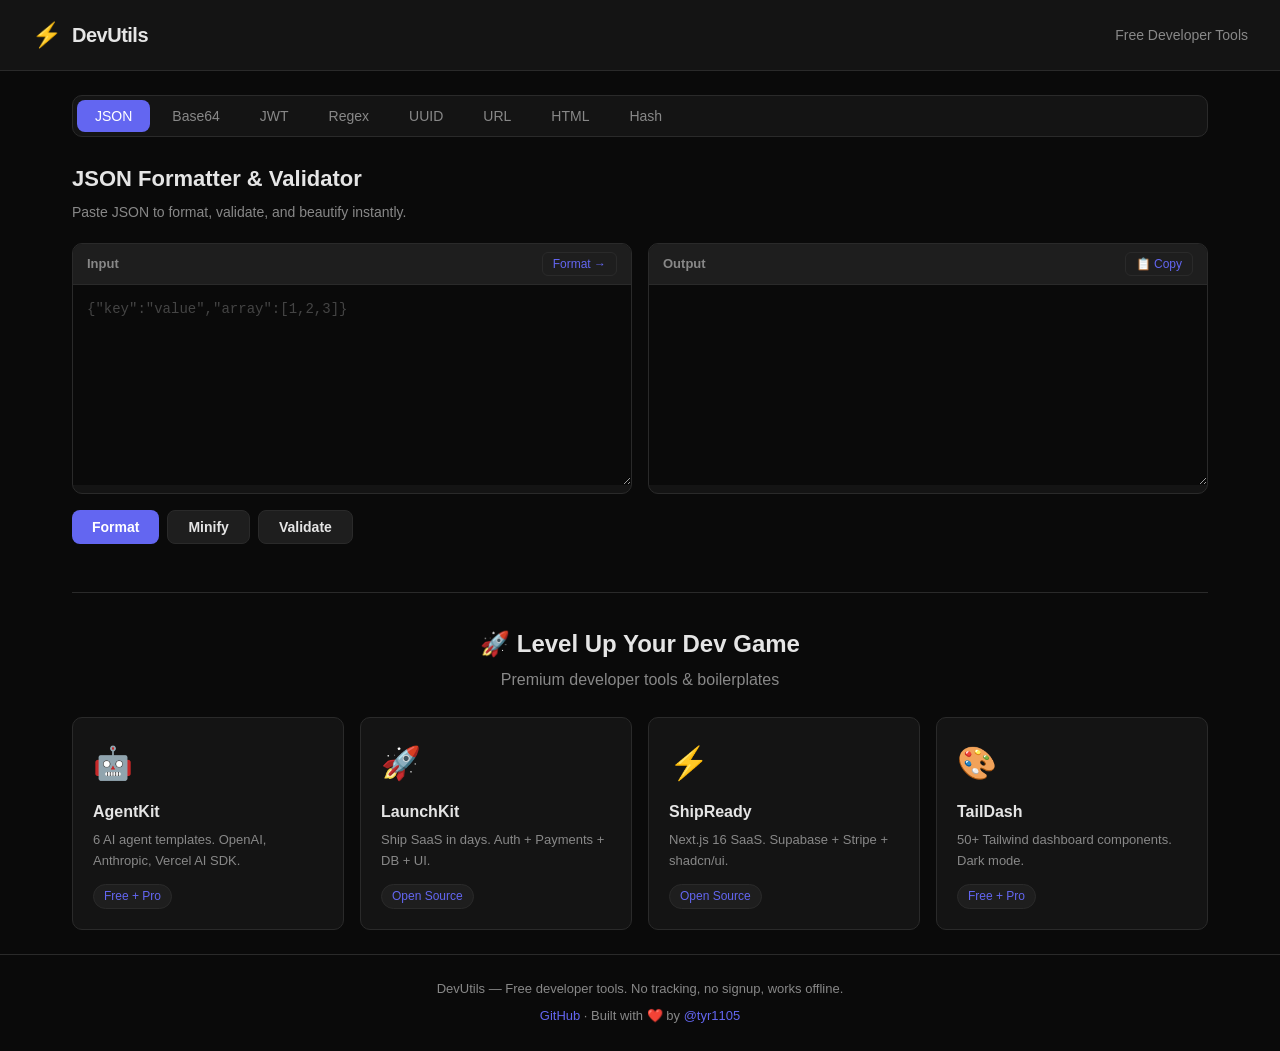
==== index.html @ e725a7a0 "Initial commit: DevUtils - 8 free online developer tools" ====
<!DOCTYPE html>
<html lang="en">
<head>
  <meta charset="UTF-8">
  <meta name="viewport" content="width=device-width, initial-scale=1.0">
  <title>DevUtils — Free Online Developer Tools | JSON, Base64, JWT, Regex &amp; More</title>
  <meta name="description" content="Free online developer tools. Format JSON, decode JWT, test regex, encode Base64, generate UUIDs and more. No signup, no tracking, works offline.">
  <meta name="keywords" content="JSON formatter, Base64 encoder, JWT decoder, regex tester, UUID generator, URL encoder, HTML entity encoder, hash generator, developer tools">
  <meta property="og:title" content="DevUtils — Free Online Developer Tools">
  <meta property="og:description" content="8 essential developer tools in one beautiful interface. Free, no signup, works offline.">
  <meta property="og:type" content="website">
  <link rel="icon" href="data:image/svg+xml,<svg xmlns='http://www.w3.org/2000/svg' viewBox='0 0 100 100'><text y='.9em' font-size='90'>&#x26A1;</text></svg>">
  <link rel="stylesheet" href="css/style.css">
</head>
<body>
  <nav class="navbar">
    <div class="nav-brand"><span class="logo">&#x26A1;</span><span class="brand-text">DevUtils</span></div>
    <div class="nav-tagline">Free Developer Tools</div>
  </nav>
  <main class="container">
    <div class="toolbar">
      <div class="tool-tabs" id="toolTabs">
        <button class="tool-tab active" data-tool="json">JSON</button>
        <button class="tool-tab" data-tool="base64">Base64</button>
        <button class="tool-tab" data-tool="jwt">JWT</button>
        <button class="tool-tab" data-tool="regex">Regex</button>
        <button class="tool-tab" data-tool="uuid">UUID</button>
        <button class="tool-tab" data-tool="url">URL</button>
        <button class="tool-tab" data-tool="html">HTML</button>
        <button class="tool-tab" data-tool="hash">Hash</button>
      </div>
    </div>

    <div class="tool-panel active" id="panel-json">
      <div class="tool-header"><h2>JSON Formatter &amp; Validator</h2><p class="tool-desc">Paste JSON to format, validate, and beautify instantly.</p></div>
      <div class="dual-pane">
        <div class="pane"><div class="pane-header"><span>Input</span><button class="btn-small" onclick="formatJson()">Format &#x2192;</button></div><textarea id="jsonInput" placeholder='{"key":"value","array":[1,2,3]}'></textarea></div>
        <div class="pane"><div class="pane-header"><span>Output</span><button class="btn-small" onclick="copyOutput('jsonOutput')">&#x1F4CB; Copy</button></div><textarea id="jsonOutput" readonly></textarea></div>
      </div>
      <div class="action-bar"><button class="btn" onclick="formatJson()">Format</button><button class="btn btn-secondary" onclick="minifyJson()">Minify</button><button class="btn btn-secondary" onclick="validateJson()">Validate</button></div>
    </div>

    <div class="tool-panel" id="panel-base64">
      <div class="tool-header"><h2>Base64 Encode / Decode</h2><p class="tool-desc">Encode text to Base64 or decode Base64 back to text.</p></div>
      <div class="dual-pane">
        <div class="pane"><div class="pane-header"><span>Plain Text</span></div><textarea id="base64Input" placeholder="Enter text to encode..."></textarea></div>
        <div class="pane"><div class="pane-header"><span>Base64</span><button class="btn-small" onclick="copyOutput('base64Output')">&#x1F4CB; Copy</button></div><textarea id="base64Output" readonly></textarea></div>
      </div>
      <div class="action-bar"><button class="btn" onclick="encodeBase64()">Encode &#x2192;</button><button class="btn btn-secondary" onclick="decodeBase64()">&#x2190; Decode</button></div>
    </div>

    <div class="tool-panel" id="panel-jwt">
      <div class="tool-header"><h2>JWT Decoder</h2><p class="tool-desc">Decode JSON Web Tokens. See header, payload, and signature.</p></div>
      <div class="single-pane"><textarea id="jwtInput" placeholder="Paste your JWT token here (eyJhbGciOiJIUzI1NiIs...)"></textarea></div>
      <div class="action-bar"><button class="btn" onclick="decodeJwt()">Decode</button></div>
      <div id="jwtResult" class="jwt-sections" style="display:none">
        <div class="jwt-part"><div class="pane-header"><span>&#x1F534; Header</span><button class="btn-small" onclick="copyText(document.getElementById('jwtHeader').textContent)">&#x1F4CB;</button></div><pre id="jwtHeader" class="code-block"></pre></div>
        <div class="jwt-part"><div class="pane-header"><span>&#x1F7E3; Payload</span><button class="btn-small" onclick="copyText(document.getElementById('jwtPayload').textContent)">&#x1F4CB;</button></div><pre id="jwtPayload" class="code-block"></pre></div>
        <div class="jwt-part"><div class="pane-header"><span>&#x1F535; Signature</span></div><pre id="jwtSignature" class="code-block"></pre></div>
      </div>
    </div>

    <div class="tool-panel" id="panel-regex">
      <div class="tool-header"><h2>Regex Tester</h2><p class="tool-desc">Test regular expressions with real-time matching and group capture.</p></div>
      <div class="regex-inputs">
        <div class="regex-row"><span class="regex-slash">/</span><input type="text" id="regexPattern" placeholder="regex pattern..." oninput="testRegex()"><span class="regex-slash">/</span><input type="text" id="regexFlags" value="g" placeholder="flags" oninput="testRegex()" style="width:60px"></div>
        <textarea id="regexTestString" placeholder="Test string here..." oninput="testRegex()"></textarea>
      </div>
      <div id="regexResult" class="regex-result"></div>
    </div>

    <div class="tool-panel" id="panel-uuid">
      <div class="tool-header"><h2>UUID Generator</h2><p class="tool-desc">Generate random UUIDs (v4). One or batch.</p></div>
      <div class="uuid-controls">
        <label>Count: <input type="number" id="uuidCount" value="5" min="1" max="100"></label>
        <label><input type="checkbox" id="uuidUppercase"> Uppercase</label>
        <label><input type="checkbox" id="uuidNoDash"> No dashes</label>
      </div>
      <div class="action-bar"><button class="btn" onclick="generateUuids()">Generate</button><button class="btn btn-secondary" onclick="copyOutput('uuidOutput')">&#x1F4CB; Copy All</button></div>
      <textarea id="uuidOutput" readonly class="uuid-output"></textarea>
    </div>

    <div class="tool-panel" id="panel-url">
      <div class="tool-header"><h2>URL Encode / Decode</h2><p class="tool-desc">Encode or decode URL components.</p></div>
      <div class="dual-pane">
        <div class="pane"><div class="pane-header"><span>Decoded</span></div><textarea id="urlInput" placeholder='Hello World! foo=bar&amp;baz=qux'></textarea></div>
        <div class="pane"><div class="pane-header"><span>Encoded</span><button class="btn-small" onclick="copyOutput('urlOutput')">&#x1F4CB; Copy</button></div><textarea id="urlOutput" readonly></textarea></div>
      </div>
      <div class="action-bar"><button class="btn" onclick="encodeUrl()">Encode &#x2192;</button><button class="btn btn-secondary" onclick="decodeUrl()">&#x2190; Decode</button></div>
    </div>

    <div class="tool-panel" id="panel-html">
      <div class="tool-header"><h2>HTML Entity Encoder / Decoder</h2><p class="tool-desc">Convert between HTML entities and plain text.</p></div>
      <div class="dual-pane">
        <div class="pane"><div class="pane-header"><span>Plain Text</span></div><textarea id="htmlInput" placeholder='<div>Hello &amp; "World"</div>'></textarea></div>
        <div class="pane"><div class="pane-header"><span>HTML Entities</span><button class="btn-small" onclick="copyOutput('htmlOutput')">&#x1F4CB; Copy</button></div><textarea id="htmlOutput" readonly></textarea></div>
      </div>
      <div class="action-bar"><button class="btn" onclick="encodeHtml()">Encode &#x2192;</button><button class="btn btn-secondary" onclick="decodeHtml()">&#x2190; Decode</button></div>
    </div>

    <div class="tool-panel" id="panel-hash">
      <div class="tool-header"><h2>Hash Generator</h2><p class="tool-desc">Generate SHA-1, SHA-256, SHA-512 hashes. Uses Web Crypto API.</p></div>
      <div class="single-pane"><textarea id="hashInput" placeholder="Enter text to hash..." oninput="generateHashes()"></textarea></div>
      <div class="hash-results">
        <div class="hash-row"><span class="hash-label">SHA-1</span><code id="hashSha1" class="hash-value">&#x2014;</code><button class="btn-small" onclick="copyText(document.getElementById('hashSha1').textContent)">&#x1F4CB;</button></div>
        <div class="hash-row"><span class="hash-label">SHA-256</span><code id="hashSha256" class="hash-value">&#x2014;</code><button class="btn-small" onclick="copyText(document.getElementById('hashSha256').textContent)">&#x1F4CB;</button></div>
        <div class="hash-row"><span class="hash-label">SHA-512</span><code id="hashSha512" class="hash-value">&#x2014;</code><button class="btn-small" onclick="copyText(document.getElementById('hashSha512').textContent)">&#x1F4CB;</button></div>
      </div>
    </div>

    <section class="products-section">
      <h2 class="section-title">&#x1F680; Level Up Your Dev Game</h2>
      <p class="section-subtitle">Premium developer tools &amp; boilerplates</p>
      <div class="product-grid">
        <a href="https://github.com/tyr1105/agentkit" class="product-card" target="_blank" rel="noopener"><div class="product-icon">&#x1F916;</div><h3>AgentKit</h3><p>6 AI agent templates. OpenAI, Anthropic, Vercel AI SDK.</p><span class="product-tag">Free + Pro</span></a>
        <a href="https://github.com/tyr1105/launchkit" class="product-card" target="_blank" rel="noopener"><div class="product-icon">&#x1F680;</div><h3>LaunchKit</h3><p>Ship SaaS in days. Auth + Payments + DB + UI.</p><span class="product-tag">Open Source</span></a>
        <a href="https://github.com/tyr1105/shipready" class="product-card" target="_blank" rel="noopener"><div class="product-icon">&#x26A1;</div><h3>ShipReady</h3><p>Next.js 16 SaaS. Supabase + Stripe + shadcn/ui.</p><span class="product-tag">Open Source</span></a>
        <a href="https://github.com/tyr1105/taildash" class="product-card" target="_blank" rel="noopener"><div class="product-icon">&#x1F3A8;</div><h3>TailDash</h3><p>50+ Tailwind dashboard components. Dark mode.</p><span class="product-tag">Free + Pro</span></a>
      </div>
    </section>
  </main>

  <footer class="footer">
    <p>DevUtils &#x2014; Free developer tools. No tracking, no signup, works offline.</p>
    <p class="footer-links"><a href="https://github.com/tyr1105/devutils" target="_blank" rel="noopener">GitHub</a> &#xB7; Built with &#x2764;&#xFE0F; by <a href="https://github.com/tyr1105" target="_blank" rel="noopener">@tyr1105</a></p>
  </footer>
  <script src="js/app.js"></script>
</body>
</html>
---- css/style.css ----
/* DevUtils - Modern Developer Tools */
:root {
  --bg: #0a0a0a;
  --surface: #141414;
  --surface2: #1e1e1e;
  --border: #2a2a2a;
  --text: #e5e5e5;
  --text-dim: #888;
  --accent: #6366f1;
  --accent-hover: #818cf8;
  --green: #22c55e;
  --red: #ef4444;
  --yellow: #eab308;
  --radius: 10px;
  --font: 'SF Mono', 'Fira Code', 'Cascadia Code', monospace;
  --font-ui: -apple-system, BlinkMacSystemFont, 'Segoe UI', Roboto, sans-serif;
}

* { margin: 0; padding: 0; box-sizing: border-box; }

body {
  background: var(--bg);
  color: var(--text);
  font-family: var(--font-ui);
  line-height: 1.6;
  min-height: 100vh;
}

/* Navbar */
.navbar {
  display: flex;
  align-items: center;
  justify-content: space-between;
  padding: 16px 32px;
  border-bottom: 1px solid var(--border);
  background: var(--surface);
  position: sticky;
  top: 0;
  z-index: 100;
}
.nav-brand { display: flex; align-items: center; gap: 10px; }
.logo { font-size: 24px; }
.brand-text { font-size: 20px; font-weight: 700; letter-spacing: -0.5px; }
.nav-tagline { color: var(--text-dim); font-size: 14px; }

/* Container */
.container { max-width: 1200px; margin: 0 auto; padding: 24px 32px; }

/* Tool Tabs */
.toolbar { margin-bottom: 24px; overflow-x: auto; }
.tool-tabs {
  display: flex;
  gap: 4px;
  background: var(--surface);
  padding: 4px;
  border-radius: var(--radius);
  border: 1px solid var(--border);
}
.tool-tab {
  padding: 8px 18px;
  background: transparent;
  color: var(--text-dim);
  border: none;
  border-radius: 8px;
  cursor: pointer;
  font-size: 14px;
  font-weight: 500;
  transition: all 0.2s;
  white-space: nowrap;
}
.tool-tab:hover { color: var(--text); background: var(--surface2); }
.tool-tab.active { background: var(--accent); color: #fff; }

/* Tool Panels */
.tool-panel { display: none; }
.tool-panel.active { display: block; }

.tool-header { margin-bottom: 20px; }
.tool-header h2 { font-size: 22px; font-weight: 700; margin-bottom: 4px; }
.tool-desc { color: var(--text-dim); font-size: 14px; }

/* Dual Pane */
.dual-pane {
  display: grid;
  grid-template-columns: 1fr 1fr;
  gap: 16px;
  margin-bottom: 16px;
}
@media (max-width: 768px) { .dual-pane { grid-template-columns: 1fr; } }

.pane {
  background: var(--surface);
  border: 1px solid var(--border);
  border-radius: var(--radius);
  overflow: hidden;
}
.pane-header {
  display: flex;
  justify-content: space-between;
  align-items: center;
  padding: 8px 14px;
  background: var(--surface2);
  border-bottom: 1px solid var(--border);
  font-size: 13px;
  font-weight: 600;
  color: var(--text-dim);
}

.single-pane { margin-bottom: 16px; }

textarea {
  width: 100%;
  min-height: 200px;
  padding: 14px;
  background: var(--bg);
  color: var(--text);
  border: none;
  font-family: var(--font);
  font-size: 14px;
  line-height: 1.5;
  resize: vertical;
  outline: none;
}
textarea::placeholder { color: #444; }

/* Action Bar */
.action-bar {
  display: flex;
  gap: 8px;
  flex-wrap: wrap;
}

/* Buttons */
.btn {
  padding: 8px 20px;
  background: var(--accent);
  color: #fff;
  border: none;
  border-radius: 8px;
  cursor: pointer;
  font-size: 14px;
  font-weight: 600;
  transition: all 0.2s;
}
.btn:hover { background: var(--accent-hover); }
.btn-secondary {
  background: var(--surface2);
  color: var(--text);
  border: 1px solid var(--border);
}
.btn-secondary:hover { background: var(--border); }
.btn-small {
  padding: 4px 10px;
  background: transparent;
  color: var(--accent);
  border: 1px solid var(--border);
  border-radius: 6px;
  cursor: pointer;
  font-size: 12px;
  transition: all 0.2s;
}
.btn-small:hover { background: var(--surface2); }

/* JWT */
.jwt-sections { display: grid; gap: 12px; margin-top: 16px; }
.jwt-part {
  background: var(--surface);
  border: 1px solid var(--border);
  border-radius: var(--radius);
  overflow: hidden;
}
.code-block {
  padding: 14px;
  font-family: var(--font);
  font-size: 13px;
  line-height: 1.5;
  overflow-x: auto;
  white-space: pre-wrap;
  word-break: break-all;
}

/* Regex */
.regex-inputs { margin-bottom: 16px; }
.regex-row {
  display: flex;
  align-items: center;
  gap: 8px;
  margin-bottom: 12px;
  background: var(--surface);
  border: 1px solid var(--border);
  border-radius: var(--radius);
  padding: 8px 14px;
}
.regex-slash { font-size: 20px; font-weight: 700; color: var(--accent); font-family: var(--font); }
.regex-row input {
  flex: 1;
  background: transparent;
  border: none;
  color: var(--text);
  font-family: var(--font);
  font-size: 15px;
  outline: none;
}
.regex-result {
  background: var(--surface);
  border: 1px solid var(--border);
  border-radius: var(--radius);
  padding: 16px;
  min-height: 60px;
  font-family: var(--font);
  font-size: 14px;
}
.regex-match { background: #2d1f0e; color: var(--yellow); padding: 1px 3px; border-radius: 3px; }
.regex-group { color: var(--green); }

/* UUID */
.uuid-controls {
  display: flex;
  gap: 20px;
  align-items: center;
  margin-bottom: 16px;
  flex-wrap: wrap;
}
.uuid-controls label {
  display: flex;
  align-items: center;
  gap: 6px;
  font-size: 14px;
  color: var(--text-dim);
  cursor: pointer;
}
.uuid-controls input[type="number"] {
  width: 70px;
  padding: 6px 10px;
  background: var(--surface2);
  border: 1px solid var(--border);
  border-radius: 6px;
  color: var(--text);
  font-size: 14px;
}
.uuid-output {
  background: var(--surface) !important;
  border: 1px solid var(--border) !important;
  border-radius: var(--radius);
  min-height: 160px;
}

/* Hash */
.hash-results { display: grid; gap: 8px; }
.hash-row {
  display: grid;
  grid-template-columns: 80px 1fr 40px;
  align-items: center;
  gap: 12px;
  padding: 10px 14px;
  background: var(--surface);
  border: 1px solid var(--border);
  border-radius: 8px;
}
.hash-label { font-weight: 700; font-size: 13px; color: var(--accent); }
.hash-value {
  font-family: var(--font);
  font-size: 13px;
  color: var(--text);
  word-break: break-all;
}

/* Products Section */
.products-section {
  margin-top: 48px;
  padding-top: 32px;
  border-top: 1px solid var(--border);
}
.section-title { font-size: 24px; text-align: center; margin-bottom: 4px; }
.section-subtitle { text-align: center; color: var(--text-dim); margin-bottom: 24px; }
.product-grid {
  display: grid;
  grid-template-columns: repeat(auto-fit, minmax(240px, 1fr));
  gap: 16px;
}
.product-card {
  display: block;
  background: var(--surface);
  border: 1px solid var(--border);
  border-radius: var(--radius);
  padding: 20px;
  text-decoration: none;
  color: var(--text);
  transition: all 0.2s;
}
.product-card:hover {
  border-color: var(--accent);
  transform: translateY(-2px);
  box-shadow: 0 4px 20px rgba(99,102,241,0.15);
}
.product-icon { font-size: 32px; margin-bottom: 10px; }
.product-card h3 { font-size: 16px; margin-bottom: 6px; }
.product-card p { font-size: 13px; color: var(--text-dim); margin-bottom: 10px; }
.product-tag {
  display: inline-block;
  padding: 2px 10px;
  background: var(--surface2);
  border: 1px solid var(--border);
  border-radius: 20px;
  font-size: 12px;
  color: var(--accent);
}

/* Footer */
.footer {
  text-align: center;
  padding: 24px;
  border-top: 1px solid var(--border);
  color: var(--text-dim);
  font-size: 13px;
}
.footer-links { margin-top: 6px; }
.footer-links a { color: var(--accent); text-decoration: none; }
.footer-links a:hover { text-decoration: underline; }

/* Toast */
.toast {
  position: fixed;
  bottom: 24px;
  right: 24px;
  padding: 10px 20px;
  background: var(--green);
  color: #000;
  border-radius: 8px;
  font-size: 14px;
  font-weight: 600;
  opacity: 0;
  transform: translateY(10px);
  transition: all 0.3s;
  z-index: 1000;
  pointer-events: none;
}
.toast.show { opacity: 1; transform: translateY(0); }
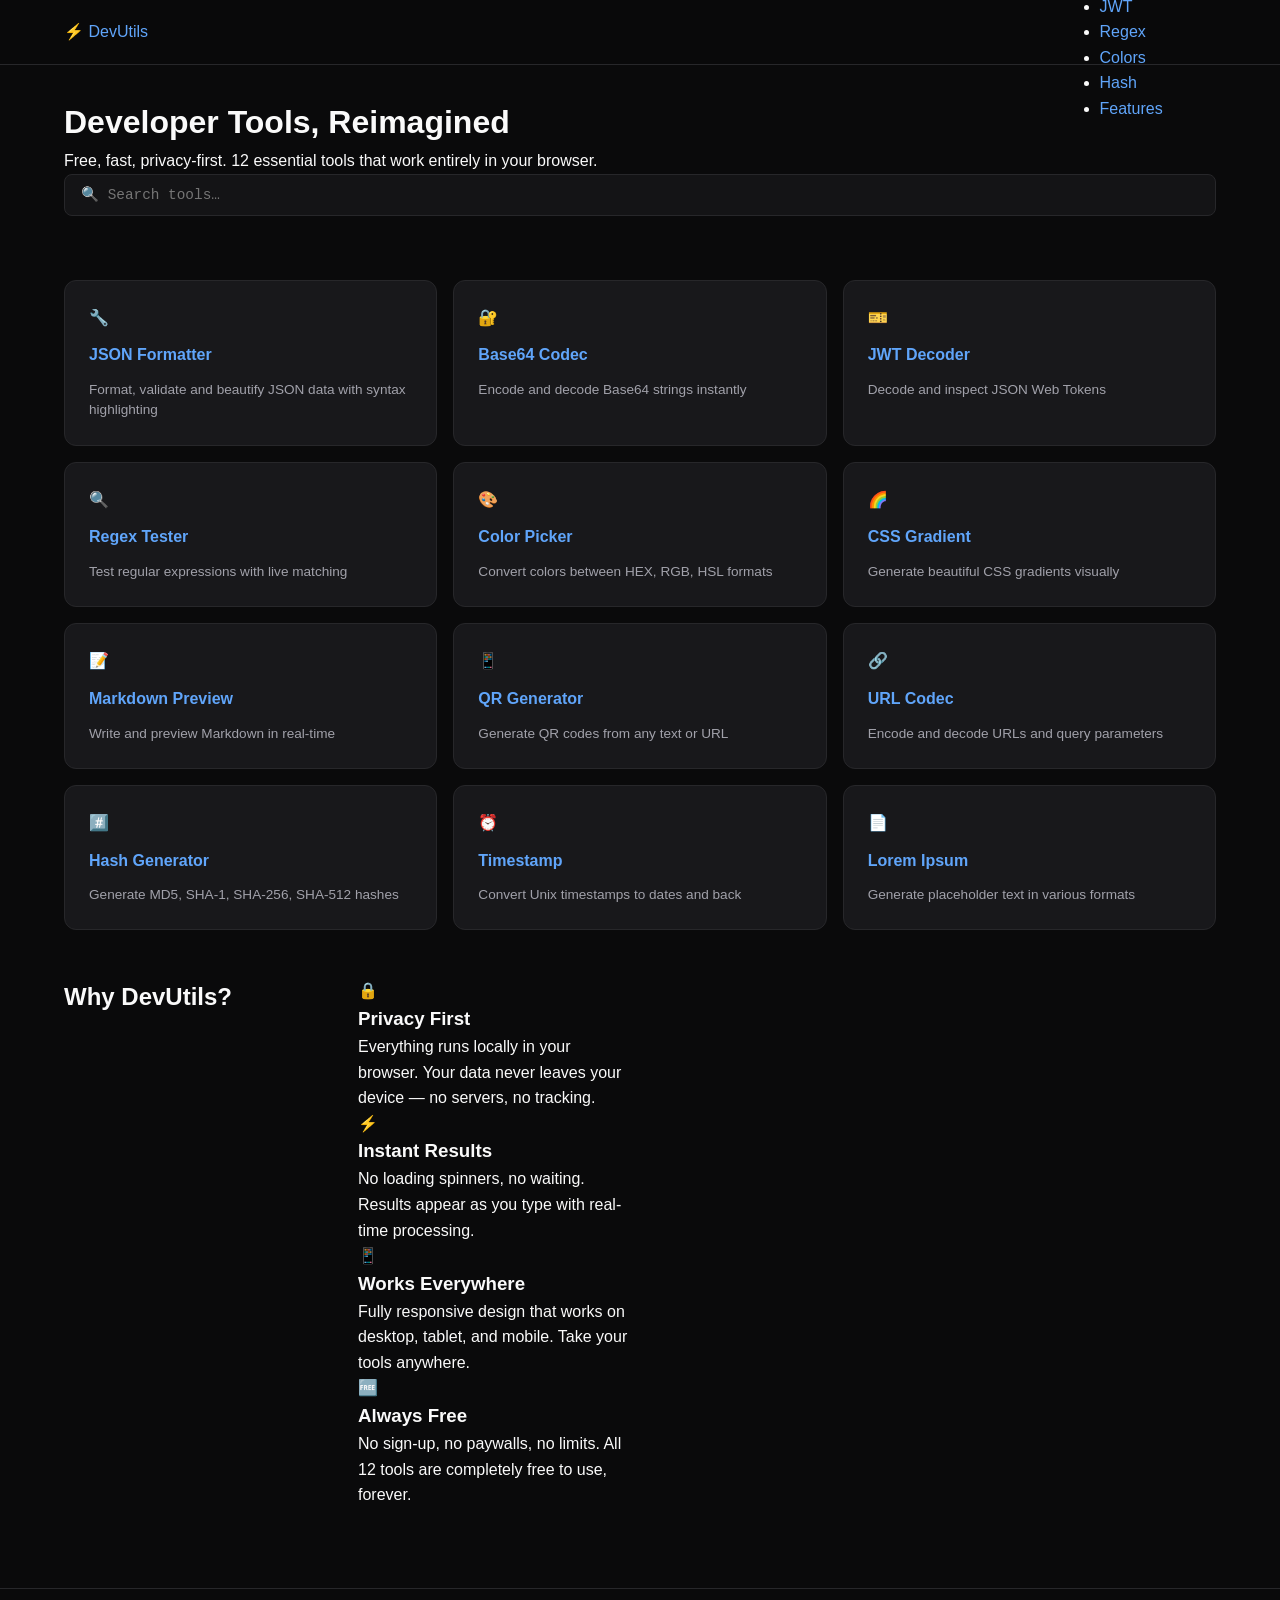
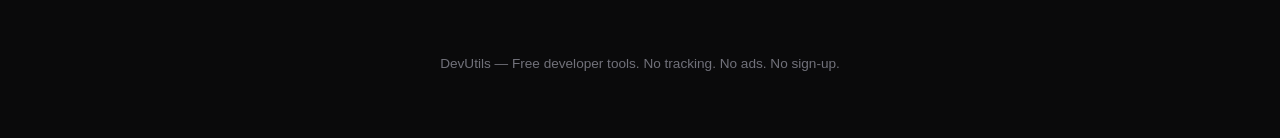
==== commit 2ce8f74b: "feat: launch DevUtils - 12 free developer tools" ====
--- a/index.html
+++ b/index.html
@@ -3,127 +3,216 @@
 <head>
   <meta charset="UTF-8">
   <meta name="viewport" content="width=device-width, initial-scale=1.0">
-  <title>DevUtils — Free Online Developer Tools | JSON, Base64, JWT, Regex &amp; More</title>
-  <meta name="description" content="Free online developer tools. Format JSON, decode JWT, test regex, encode Base64, generate UUIDs and more. No signup, no tracking, works offline.">
-  <meta name="keywords" content="JSON formatter, Base64 encoder, JWT decoder, regex tester, UUID generator, URL encoder, HTML entity encoder, hash generator, developer tools">
-  <meta property="og:title" content="DevUtils — Free Online Developer Tools">
-  <meta property="og:description" content="8 essential developer tools in one beautiful interface. Free, no signup, works offline.">
-  <meta property="og:type" content="website">
-  <link rel="icon" href="data:image/svg+xml,<svg xmlns='http://www.w3.org/2000/svg' viewBox='0 0 100 100'><text y='.9em' font-size='90'>&#x26A1;</text></svg>">
+  <title>DevUtils — Free Developer Tools</title>
+  <meta name="description" content="Free, fast, privacy-first developer tools that work entirely in your browser. 12 essential tools for developers.">
   <link rel="stylesheet" href="css/style.css">
 </head>
 <body>
-  <nav class="navbar">
-    <div class="nav-brand"><span class="logo">&#x26A1;</span><span class="brand-text">DevUtils</span></div>
-    <div class="nav-tagline">Free Developer Tools</div>
+
+  <!-- Navbar -->
+  <nav class="navbar" id="navbar">
+    <div class="container navbar-inner">
+      <a href="index.html" class="brand">
+        <span class="brand-icon">⚡</span> DevUtils
+      </a>
+      <button class="menu-toggle" id="menuToggle" aria-label="Toggle navigation">
+        <span class="menu-bar"></span>
+        <span class="menu-bar"></span>
+        <span class="menu-bar"></span>
+      </button>
+      <ul class="nav-links" id="navLinks">
+        <li><a href="tools/json-formatter.html">JSON Formatter</a></li>
+        <li><a href="tools/base64.html">Base64</a></li>
+        <li><a href="tools/jwt-decoder.html">JWT</a></li>
+        <li><a href="tools/regex-tester.html">Regex</a></li>
+        <li><a href="tools/color-picker.html">Colors</a></li>
+        <li><a href="tools/hash-generator.html">Hash</a></li>
+        <li><a href="#features">Features</a></li>
+      </ul>
+    </div>
   </nav>
-  <main class="container">
-    <div class="toolbar">
-      <div class="tool-tabs" id="toolTabs">
-        <button class="tool-tab active" data-tool="json">JSON</button>
-        <button class="tool-tab" data-tool="base64">Base64</button>
-        <button class="tool-tab" data-tool="jwt">JWT</button>
-        <button class="tool-tab" data-tool="regex">Regex</button>
-        <button class="tool-tab" data-tool="uuid">UUID</button>
-        <button class="tool-tab" data-tool="url">URL</button>
-        <button class="tool-tab" data-tool="html">HTML</button>
-        <button class="tool-tab" data-tool="hash">Hash</button>
+
+  <!-- Hero Section -->
+  <header class="hero">
+    <div class="container">
+      <h1 class="hero-title">Developer Tools, Reimagined</h1>
+      <p class="hero-subtitle">Free, fast, privacy-first. 12 essential tools that work entirely in your browser.</p>
+      <div class="search-wrapper">
+        <input
+          type="text"
+          id="toolSearch"
+          class="search-input"
+          placeholder="🔍 Search tools…"
+          autocomplete="off"
+        >
       </div>
     </div>
-
-    <div class="tool-panel active" id="panel-json">
-      <div class="tool-header"><h2>JSON Formatter &amp; Validator</h2><p class="tool-desc">Paste JSON to format, validate, and beautify instantly.</p></div>
-      <div class="dual-pane">
-        <div class="pane"><div class="pane-header"><span>Input</span><button class="btn-small" onclick="formatJson()">Format &#x2192;</button></div><textarea id="jsonInput" placeholder='{"key":"value","array":[1,2,3]}'></textarea></div>
-        <div class="pane"><div class="pane-header"><span>Output</span><button class="btn-small" onclick="copyOutput('jsonOutput')">&#x1F4CB; Copy</button></div><textarea id="jsonOutput" readonly></textarea></div>
+  </header>
+
+  <!-- Tools Grid -->
+  <main class="container">
+    <section class="tools-section">
+      <div class="tools-grid" id="toolsGrid">
+
+        <a href="tools/json-formatter.html" class="tool-card" data-name="JSON Formatter" data-keywords="json format validate beautify syntax highlighting">
+          <div class="tool-icon">🔧</div>
+          <h3 class="tool-name">JSON Formatter</h3>
+          <p class="tool-desc">Format, validate and beautify JSON data with syntax highlighting</p>
+        </a>
+
+        <a href="tools/base64.html" class="tool-card" data-name="Base64 Codec" data-keywords="base64 encode decode codec string">
+          <div class="tool-icon">🔐</div>
+          <h3 class="tool-name">Base64 Codec</h3>
+          <p class="tool-desc">Encode and decode Base64 strings instantly</p>
+        </a>
+
+        <a href="tools/jwt-decoder.html" class="tool-card" data-name="JWT Decoder" data-keywords="jwt json web token decode inspect">
+          <div class="tool-icon">🎫</div>
+          <h3 class="tool-name">JWT Decoder</h3>
+          <p class="tool-desc">Decode and inspect JSON Web Tokens</p>
+        </a>
+
+        <a href="tools/regex-tester.html" class="tool-card" data-name="Regex Tester" data-keywords="regex regular expression test match pattern">
+          <div class="tool-icon">🔍</div>
+          <h3 class="tool-name">Regex Tester</h3>
+          <p class="tool-desc">Test regular expressions with live matching</p>
+        </a>
+
+        <a href="tools/color-picker.html" class="tool-card" data-name="Color Picker" data-keywords="color picker convert hex rgb hsl">
+          <div class="tool-icon">🎨</div>
+          <h3 class="tool-name">Color Picker</h3>
+          <p class="tool-desc">Convert colors between HEX, RGB, HSL formats</p>
+        </a>
+
+        <a href="tools/css-gradient.html" class="tool-card" data-name="CSS Gradient" data-keywords="css gradient generate visual linear radial">
+          <div class="tool-icon">🌈</div>
+          <h3 class="tool-name">CSS Gradient</h3>
+          <p class="tool-desc">Generate beautiful CSS gradients visually</p>
+        </a>
+
+        <a href="tools/markdown.html" class="tool-card" data-name="Markdown Preview" data-keywords="markdown preview write realtime">
+          <div class="tool-icon">📝</div>
+          <h3 class="tool-name">Markdown Preview</h3>
+          <p class="tool-desc">Write and preview Markdown in real-time</p>
+        </a>
+
+        <a href="tools/qr-generator.html" class="tool-card" data-name="QR Generator" data-keywords="qr code generate text url">
+          <div class="tool-icon">📱</div>
+          <h3 class="tool-name">QR Generator</h3>
+          <p class="tool-desc">Generate QR codes from any text or URL</p>
+        </a>
+
+        <a href="tools/url-codec.html" class="tool-card" data-name="URL Codec" data-keywords="url encode decode codec query parameters">
+          <div class="tool-icon">🔗</div>
+          <h3 class="tool-name">URL Codec</h3>
+          <p class="tool-desc">Encode and decode URLs and query parameters</p>
+        </a>
+
+        <a href="tools/hash-generator.html" class="tool-card" data-name="Hash Generator" data-keywords="hash md5 sha sha1 sha256 sha512 generate">
+          <div class="tool-icon">#️⃣</div>
+          <h3 class="tool-name">Hash Generator</h3>
+          <p class="tool-desc">Generate MD5, SHA-1, SHA-256, SHA-512 hashes</p>
+        </a>
+
+        <a href="tools/timestamp.html" class="tool-card" data-name="Timestamp" data-keywords="timestamp unix epoch date convert time">
+          <div class="tool-icon">⏰</div>
+          <h3 class="tool-name">Timestamp</h3>
+          <p class="tool-desc">Convert Unix timestamps to dates and back</p>
+        </a>
+
+        <a href="tools/lorem-ipsum.html" class="tool-card" data-name="Lorem Ipsum" data-keywords="lorem ipsum placeholder text generate">
+          <div class="tool-icon">📄</div>
+          <h3 class="tool-name">Lorem Ipsum</h3>
+          <p class="tool-desc">Generate placeholder text in various formats</p>
+        </a>
+
       </div>
-      <div class="action-bar"><button class="btn" onclick="formatJson()">Format</button><button class="btn btn-secondary" onclick="minifyJson()">Minify</button><button class="btn btn-secondary" onclick="validateJson()">Validate</button></div>
-    </div>
-
-    <div class="tool-panel" id="panel-base64">
-      <div class="tool-header"><h2>Base64 Encode / Decode</h2><p class="tool-desc">Encode text to Base64 or decode Base64 back to text.</p></div>
-      <div class="dual-pane">
-        <div class="pane"><div class="pane-header"><span>Plain Text</span></div><textarea id="base64Input" placeholder="Enter text to encode..."></textarea></div>
-        <div class="pane"><div class="pane-header"><span>Base64</span><button class="btn-small" onclick="copyOutput('base64Output')">&#x1F4CB; Copy</button></div><textarea id="base64Output" readonly></textarea></div>
-      </div>
-      <div class="action-bar"><button class="btn" onclick="encodeBase64()">Encode &#x2192;</button><button class="btn btn-secondary" onclick="decodeBase64()">&#x2190; Decode</button></div>
-    </div>
-
-    <div class="tool-panel" id="panel-jwt">
-      <div class="tool-header"><h2>JWT Decoder</h2><p class="tool-desc">Decode JSON Web Tokens. See header, payload, and signature.</p></div>
-      <div class="single-pane"><textarea id="jwtInput" placeholder="Paste your JWT token here (eyJhbGciOiJIUzI1NiIs...)"></textarea></div>
-      <div class="action-bar"><button class="btn" onclick="decodeJwt()">Decode</button></div>
-      <div id="jwtResult" class="jwt-sections" style="display:none">
-        <div class="jwt-part"><div class="pane-header"><span>&#x1F534; Header</span><button class="btn-small" onclick="copyText(document.getElementById('jwtHeader').textContent)">&#x1F4CB;</button></div><pre id="jwtHeader" class="code-block"></pre></div>
-        <div class="jwt-part"><div class="pane-header"><span>&#x1F7E3; Payload</span><button class="btn-small" onclick="copyText(document.getElementById('jwtPayload').textContent)">&#x1F4CB;</button></div><pre id="jwtPayload" class="code-block"></pre></div>
-        <div class="jwt-part"><div class="pane-header"><span>&#x1F535; Signature</span></div><pre id="jwtSignature" class="code-block"></pre></div>
-      </div>
-    </div>
-
-    <div class="tool-panel" id="panel-regex">
-      <div class="tool-header"><h2>Regex Tester</h2><p class="tool-desc">Test regular expressions with real-time matching and group capture.</p></div>
-      <div class="regex-inputs">
-        <div class="regex-row"><span class="regex-slash">/</span><input type="text" id="regexPattern" placeholder="regex pattern..." oninput="testRegex()"><span class="regex-slash">/</span><input type="text" id="regexFlags" value="g" placeholder="flags" oninput="testRegex()" style="width:60px"></div>
-        <textarea id="regexTestString" placeholder="Test string here..." oninput="testRegex()"></textarea>
-      </div>
-      <div id="regexResult" class="regex-result"></div>
-    </div>
-
-    <div class="tool-panel" id="panel-uuid">
-      <div class="tool-header"><h2>UUID Generator</h2><p class="tool-desc">Generate random UUIDs (v4). One or batch.</p></div>
-      <div class="uuid-controls">
-        <label>Count: <input type="number" id="uuidCount" value="5" min="1" max="100"></label>
-        <label><input type="checkbox" id="uuidUppercase"> Uppercase</label>
-        <label><input type="checkbox" id="uuidNoDash"> No dashes</label>
-      </div>
-      <div class="action-bar"><button class="btn" onclick="generateUuids()">Generate</button><button class="btn btn-secondary" onclick="copyOutput('uuidOutput')">&#x1F4CB; Copy All</button></div>
-      <textarea id="uuidOutput" readonly class="uuid-output"></textarea>
-    </div>
-
-    <div class="tool-panel" id="panel-url">
-      <div class="tool-header"><h2>URL Encode / Decode</h2><p class="tool-desc">Encode or decode URL components.</p></div>
-      <div class="dual-pane">
-        <div class="pane"><div class="pane-header"><span>Decoded</span></div><textarea id="urlInput" placeholder='Hello World! foo=bar&amp;baz=qux'></textarea></div>
-        <div class="pane"><div class="pane-header"><span>Encoded</span><button class="btn-small" onclick="copyOutput('urlOutput')">&#x1F4CB; Copy</button></div><textarea id="urlOutput" readonly></textarea></div>
-      </div>
-      <div class="action-bar"><button class="btn" onclick="encodeUrl()">Encode &#x2192;</button><button class="btn btn-secondary" onclick="decodeUrl()">&#x2190; Decode</button></div>
-    </div>
-
-    <div class="tool-panel" id="panel-html">
-      <div class="tool-header"><h2>HTML Entity Encoder / Decoder</h2><p class="tool-desc">Convert between HTML entities and plain text.</p></div>
-      <div class="dual-pane">
-        <div class="pane"><div class="pane-header"><span>Plain Text</span></div><textarea id="htmlInput" placeholder='<div>Hello &amp; "World"</div>'></textarea></div>
-        <div class="pane"><div class="pane-header"><span>HTML Entities</span><button class="btn-small" onclick="copyOutput('htmlOutput')">&#x1F4CB; Copy</button></div><textarea id="htmlOutput" readonly></textarea></div>
-      </div>
-      <div class="action-bar"><button class="btn" onclick="encodeHtml()">Encode &#x2192;</button><button class="btn btn-secondary" onclick="decodeHtml()">&#x2190; Decode</button></div>
-    </div>
-
-    <div class="tool-panel" id="panel-hash">
-      <div class="tool-header"><h2>Hash Generator</h2><p class="tool-desc">Generate SHA-1, SHA-256, SHA-512 hashes. Uses Web Crypto API.</p></div>
-      <div class="single-pane"><textarea id="hashInput" placeholder="Enter text to hash..." oninput="generateHashes()"></textarea></div>
-      <div class="hash-results">
-        <div class="hash-row"><span class="hash-label">SHA-1</span><code id="hashSha1" class="hash-value">&#x2014;</code><button class="btn-small" onclick="copyText(document.getElementById('hashSha1').textContent)">&#x1F4CB;</button></div>
-        <div class="hash-row"><span class="hash-label">SHA-256</span><code id="hashSha256" class="hash-value">&#x2014;</code><button class="btn-small" onclick="copyText(document.getElementById('hashSha256').textContent)">&#x1F4CB;</button></div>
-        <div class="hash-row"><span class="hash-label">SHA-512</span><code id="hashSha512" class="hash-value">&#x2014;</code><button class="btn-small" onclick="copyText(document.getElementById('hashSha512').textContent)">&#x1F4CB;</button></div>
-      </div>
-    </div>
-
-    <section class="products-section">
-      <h2 class="section-title">&#x1F680; Level Up Your Dev Game</h2>
-      <p class="section-subtitle">Premium developer tools &amp; boilerplates</p>
-      <div class="product-grid">
-        <a href="https://github.com/tyr1105/agentkit" class="product-card" target="_blank" rel="noopener"><div class="product-icon">&#x1F916;</div><h3>AgentKit</h3><p>6 AI agent templates. OpenAI, Anthropic, Vercel AI SDK.</p><span class="product-tag">Free + Pro</span></a>
-        <a href="https://github.com/tyr1105/launchkit" class="product-card" target="_blank" rel="noopener"><div class="product-icon">&#x1F680;</div><h3>LaunchKit</h3><p>Ship SaaS in days. Auth + Payments + DB + UI.</p><span class="product-tag">Open Source</span></a>
-        <a href="https://github.com/tyr1105/shipready" class="product-card" target="_blank" rel="noopener"><div class="product-icon">&#x26A1;</div><h3>ShipReady</h3><p>Next.js 16 SaaS. Supabase + Stripe + shadcn/ui.</p><span class="product-tag">Open Source</span></a>
-        <a href="https://github.com/tyr1105/taildash" class="product-card" target="_blank" rel="noopener"><div class="product-icon">&#x1F3A8;</div><h3>TailDash</h3><p>50+ Tailwind dashboard components. Dark mode.</p><span class="product-tag">Free + Pro</span></a>
+
+      <!-- No results message -->
+      <p class="no-results" id="noResults" style="display:none;">No tools found matching your search.</p>
+    </section>
+
+    <!-- Features Section -->
+    <section class="features" id="features">
+      <h2 class="section-title">Why DevUtils?</h2>
+      <div class="features-grid">
+        <div class="feature-card">
+          <div class="feature-icon">🔒</div>
+          <h3 class="feature-title">Privacy First</h3>
+          <p class="feature-desc">Everything runs locally in your browser. Your data never leaves your device — no servers, no tracking.</p>
+        </div>
+        <div class="feature-card">
+          <div class="feature-icon">⚡</div>
+          <h3 class="feature-title">Instant Results</h3>
+          <p class="feature-desc">No loading spinners, no waiting. Results appear as you type with real-time processing.</p>
+        </div>
+        <div class="feature-card">
+          <div class="feature-icon">📱</div>
+          <h3 class="feature-title">Works Everywhere</h3>
+          <p class="feature-desc">Fully responsive design that works on desktop, tablet, and mobile. Take your tools anywhere.</p>
+        </div>
+        <div class="feature-card">
+          <div class="feature-icon">🆓</div>
+          <h3 class="feature-title">Always Free</h3>
+          <p class="feature-desc">No sign-up, no paywalls, no limits. All 12 tools are completely free to use, forever.</p>
+        </div>
       </div>
     </section>
   </main>
 
+  <!-- Footer -->
   <footer class="footer">
-    <p>DevUtils &#x2014; Free developer tools. No tracking, no signup, works offline.</p>
-    <p class="footer-links"><a href="https://github.com/tyr1105/devutils" target="_blank" rel="noopener">GitHub</a> &#xB7; Built with &#x2764;&#xFE0F; by <a href="https://github.com/tyr1105" target="_blank" rel="noopener">@tyr1105</a></p>
+    <div class="container">
+      <p>DevUtils — Free developer tools. No tracking. No ads. No sign-up.</p>
+    </div>
   </footer>
-  <script src="js/app.js"></script>
+
+  <!-- Inline Scripts -->
+  <script>
+    // Mobile menu toggle
+    (function () {
+      const toggle = document.getElementById('menuToggle');
+      const navLinks = document.getElementById('navLinks');
+
+      toggle.addEventListener('click', function () {
+        navLinks.classList.toggle('open');
+        toggle.classList.toggle('active');
+      });
+
+      // Close menu when a link is clicked
+      navLinks.querySelectorAll('a').forEach(function (link) {
+        link.addEventListener('click', function () {
+          navLinks.classList.remove('open');
+          toggle.classList.remove('active');
+        });
+      });
+    })();
+
+    // Tool search / filter
+    (function () {
+      const searchInput = document.getElementById('toolSearch');
+      const grid = document.getElementById('toolsGrid');
+      const cards = grid.querySelectorAll('.tool-card');
+      const noResults = document.getElementById('noResults');
+
+      searchInput.addEventListener('input', function () {
+        const query = this.value.toLowerCase().trim();
+        let visibleCount = 0;
+
+        cards.forEach(function (card) {
+          const name = card.getAttribute('data-name').toLowerCase();
+          const keywords = card.getAttribute('data-keywords').toLowerCase();
+          const desc = card.querySelector('.tool-desc').textContent.toLowerCase();
+          const match = !query || name.includes(query) || keywords.includes(query) || desc.includes(query);
+
+          card.style.display = match ? '' : 'none';
+          if (match) visibleCount++;
+        });
+
+        noResults.style.display = visibleCount === 0 ? '' : 'none';
+      });
+    })();
+  </script>
+
 </body>
-</html>+</html>
--- a/css/style.css
+++ b/css/style.css
@@ -1,338 +1,118 @@
-/* DevUtils - Modern Developer Tools */
+/* DevUtils - Modern Developer Toolbox */
 :root {
-  --bg: #0a0a0a;
-  --surface: #141414;
-  --surface2: #1e1e1e;
-  --border: #2a2a2a;
-  --text: #e5e5e5;
-  --text-dim: #888;
-  --accent: #6366f1;
-  --accent-hover: #818cf8;
-  --green: #22c55e;
-  --red: #ef4444;
-  --yellow: #eab308;
-  --radius: 10px;
-  --font: 'SF Mono', 'Fira Code', 'Cascadia Code', monospace;
-  --font-ui: -apple-system, BlinkMacSystemFont, 'Segoe UI', Roboto, sans-serif;
+  --bg-primary: #0a0a0b;
+  --bg-secondary: #141416;
+  --bg-tertiary: #1a1a1e;
+  --bg-card: #18181b;
+  --bg-hover: #27272a;
+  --border: #27272a;
+  --border-light: #3f3f46;
+  --text-primary: #fafafa;
+  --text-secondary: #a1a1aa;
+  --text-muted: #71717a;
+  --accent: #3b82f6;
+  --accent-hover: #2563eb;
+  --accent-light: #60a5fa;
+  --success: #22c55e;
+  --warning: #eab308;
+  --error: #ef4444;
+  --radius: 8px;
+  --radius-lg: 12px;
+  --shadow: 0 4px 6px -1px rgba(0,0,0,0.3);
+  --transition: 0.15s ease;
+}
+*,*::before,*::after{margin:0;padding:0;box-sizing:border-box}
+html{font-size:16px;scroll-behavior:smooth}
+body{font-family:-apple-system,BlinkMacSystemFont,'Segoe UI',Roboto,'Helvetica Neue',Arial,sans-serif;background:var(--bg-primary);color:var(--text-primary);line-height:1.6;min-height:100vh}
+a{color:var(--accent-light);text-decoration:none}
+a:hover{text-decoration:underline}
+
+.navbar{position:sticky;top:0;z-index:100;background:rgba(10,10,11,0.85);backdrop-filter:blur(12px);border-bottom:1px solid var(--border);padding:0 1.5rem}
+.navbar-inner{max-width:1200px;margin:0 auto;display:flex;align-items:center;justify-content:space-between;height:56px}
+.navbar-brand{display:flex;align-items:center;gap:0.5rem;font-size:1.2rem;font-weight:700;color:var(--text-primary);text-decoration:none}
+.navbar-brand:hover{text-decoration:none}
+.navbar-links{display:flex;gap:0.25rem;list-style:none;overflow-x:auto;max-width:75%}
+.navbar-links a{padding:0.4rem 0.75rem;border-radius:var(--radius);color:var(--text-secondary);font-size:0.85rem;white-space:nowrap;transition:all var(--transition);text-decoration:none}
+.navbar-links a:hover,.navbar-links a.active{background:var(--bg-hover);color:var(--text-primary);text-decoration:none}
+.menu-toggle{display:none;background:none;border:none;color:var(--text-primary);cursor:pointer;padding:0.5rem}
+@media(max-width:768px){
+  .menu-toggle{display:block}
+  .navbar-links{display:none;position:absolute;top:56px;left:0;right:0;background:var(--bg-secondary);flex-direction:column;padding:0.5rem;border-bottom:1px solid var(--border);max-width:100%}
+  .navbar-links.open{display:flex}
+  .navbar-links a{padding:0.6rem 1rem}
 }
 
-* { margin: 0; padding: 0; box-sizing: border-box; }
+.container{max-width:1200px;margin:0 auto;padding:2rem 1.5rem}
+.page-header{text-align:center;margin-bottom:3rem}
+.page-header h1{font-size:2.5rem;font-weight:800;margin-bottom:0.5rem;background:linear-gradient(135deg,var(--text-primary),var(--accent-light));-webkit-background-clip:text;-webkit-text-fill-color:transparent;background-clip:text}
+.page-header p{color:var(--text-secondary);font-size:1.1rem;max-width:600px;margin:0 auto}
+.tool-header{margin-bottom:2rem}
+.tool-header h1{font-size:1.8rem;font-weight:700;margin-bottom:0.3rem}
+.tool-header p{color:var(--text-secondary);font-size:0.95rem}
 
-body {
-  background: var(--bg);
-  color: var(--text);
-  font-family: var(--font-ui);
-  line-height: 1.6;
-  min-height: 100vh;
-}
+.tools-grid{display:grid;grid-template-columns:repeat(auto-fill,minmax(280px,1fr));gap:1rem}
+.tool-card{background:var(--bg-card);border:1px solid var(--border);border-radius:var(--radius-lg);padding:1.5rem;transition:all var(--transition);cursor:pointer;display:flex;flex-direction:column;gap:0.75rem}
+.tool-card:hover{border-color:var(--accent);transform:translateY(-2px);box-shadow:0 8px 25px rgba(59,130,246,0.1)}
+.tool-card-icon{width:40px;height:40px;border-radius:var(--radius);background:var(--bg-tertiary);display:flex;align-items:center;justify-content:center;font-size:1.2rem}
+.tool-card h3{font-size:1rem;font-weight:600}
+.tool-card p{color:var(--text-secondary);font-size:0.85rem;line-height:1.5}
 
-/* Navbar */
-.navbar {
-  display: flex;
-  align-items: center;
-  justify-content: space-between;
-  padding: 16px 32px;
-  border-bottom: 1px solid var(--border);
-  background: var(--surface);
-  position: sticky;
-  top: 0;
-  z-index: 100;
-}
-.nav-brand { display: flex; align-items: center; gap: 10px; }
-.logo { font-size: 24px; }
-.brand-text { font-size: 20px; font-weight: 700; letter-spacing: -0.5px; }
-.nav-tagline { color: var(--text-dim); font-size: 14px; }
+.tool-area{display:flex;gap:1.5rem;min-height:400px}
+@media(max-width:768px){.tool-area{flex-direction:column}}
+.tool-panel{flex:1;display:flex;flex-direction:column;gap:0.75rem}
+.tool-panel-header{display:flex;align-items:center;justify-content:space-between}
+.tool-panel-header label{font-size:0.85rem;font-weight:600;color:var(--text-secondary);text-transform:uppercase;letter-spacing:0.05em}
 
-/* Container */
-.container { max-width: 1200px; margin: 0 auto; padding: 24px 32px; }
+textarea,input[type="text"],input[type="number"]{width:100%;background:var(--bg-secondary);border:1px solid var(--border);border-radius:var(--radius);padding:0.75rem 1rem;color:var(--text-primary);font-family:'SF Mono','Fira Code','Cascadia Code',monospace;font-size:0.9rem;resize:vertical;transition:border-color var(--transition)}
+textarea:focus,input[type="text"]:focus,input[type="number"]:focus{outline:none;border-color:var(--accent)}
+textarea{min-height:250px;flex:1}
 
-/* Tool Tabs */
-.toolbar { margin-bottom: 24px; overflow-x: auto; }
-.tool-tabs {
-  display: flex;
-  gap: 4px;
-  background: var(--surface);
-  padding: 4px;
-  border-radius: var(--radius);
-  border: 1px solid var(--border);
-}
-.tool-tab {
-  padding: 8px 18px;
-  background: transparent;
-  color: var(--text-dim);
-  border: none;
-  border-radius: 8px;
-  cursor: pointer;
-  font-size: 14px;
-  font-weight: 500;
-  transition: all 0.2s;
-  white-space: nowrap;
-}
-.tool-tab:hover { color: var(--text); background: var(--surface2); }
-.tool-tab.active { background: var(--accent); color: #fff; }
+.btn{display:inline-flex;align-items:center;gap:0.4rem;padding:0.5rem 1rem;border-radius:var(--radius);font-size:0.85rem;font-weight:500;cursor:pointer;border:none;transition:all var(--transition)}
+.btn-primary{background:var(--accent);color:white}
+.btn-primary:hover{background:var(--accent-hover)}
+.btn-secondary{background:var(--bg-tertiary);color:var(--text-primary);border:1px solid var(--border)}
+.btn-secondary:hover{background:var(--bg-hover);border-color:var(--border-light)}
+.btn-sm{padding:0.35rem 0.75rem;font-size:0.8rem}
+.btn-group{display:flex;gap:0.5rem;flex-wrap:wrap}
 
-/* Tool Panels */
-.tool-panel { display: none; }
-.tool-panel.active { display: block; }
+.output-area{background:var(--bg-secondary);border:1px solid var(--border);border-radius:var(--radius);padding:0.75rem 1rem;font-family:'SF Mono','Fira Code','Cascadia Code',monospace;font-size:0.9rem;min-height:250px;flex:1;overflow:auto;white-space:pre-wrap;word-break:break-all}
+.output-area.success{border-color:var(--success)}
+.output-area.error{border-color:var(--error)}
 
-.tool-header { margin-bottom: 20px; }
-.tool-header h2 { font-size: 22px; font-weight: 700; margin-bottom: 4px; }
-.tool-desc { color: var(--text-dim); font-size: 14px; }
+.badge{display:inline-block;padding:0.2rem 0.6rem;border-radius:999px;font-size:0.75rem;font-weight:500}
+.badge-success{background:rgba(34,197,94,0.15);color:var(--success)}
+.badge-error{background:rgba(239,68,68,0.15);color:var(--error)}
+.badge-info{background:rgba(59,130,246,0.15);color:var(--accent-light)}
 
-/* Dual Pane */
-.dual-pane {
-  display: grid;
-  grid-template-columns: 1fr 1fr;
-  gap: 16px;
-  margin-bottom: 16px;
-}
-@media (max-width: 768px) { .dual-pane { grid-template-columns: 1fr; } }
+.options-panel{display:flex;gap:1rem;align-items:center;flex-wrap:wrap;padding:0.75rem 1rem;background:var(--bg-tertiary);border-radius:var(--radius);border:1px solid var(--border)}
+.options-panel label{display:flex;align-items:center;gap:0.4rem;font-size:0.85rem;color:var(--text-secondary);cursor:pointer}
+.options-panel select{background:var(--bg-secondary);border:1px solid var(--border);border-radius:var(--radius);padding:0.3rem 0.5rem;color:var(--text-primary);font-size:0.85rem}
 
-.pane {
-  background: var(--surface);
-  border: 1px solid var(--border);
-  border-radius: var(--radius);
-  overflow: hidden;
-}
-.pane-header {
-  display: flex;
-  justify-content: space-between;
-  align-items: center;
-  padding: 8px 14px;
-  background: var(--surface2);
-  border-bottom: 1px solid var(--border);
-  font-size: 13px;
-  font-weight: 600;
-  color: var(--text-dim);
-}
+.toast-container{position:fixed;bottom:1.5rem;right:1.5rem;z-index:1000;display:flex;flex-direction:column;gap:0.5rem}
+.toast{padding:0.75rem 1.25rem;border-radius:var(--radius);font-size:0.85rem;animation:slideIn 0.3s ease;box-shadow:var(--shadow)}
+.toast-success{background:var(--success);color:white}
+.toast-error{background:var(--error);color:white}
+.toast-info{background:var(--accent);color:white}
+@keyframes slideIn{from{transform:translateX(100%);opacity:0}to{transform:translateX(0);opacity:1}}
 
-.single-pane { margin-bottom: 16px; }
+.footer{text-align:center;padding:2rem 1.5rem;color:var(--text-muted);font-size:0.85rem;border-top:1px solid var(--border);margin-top:3rem}
+.footer a{color:var(--text-secondary)}
+.search-box{max-width:500px;margin:0 auto 2rem;position:relative}
+.search-box input{width:100%;padding:0.75rem 1rem 0.75rem 2.5rem;background:var(--bg-secondary);border:1px solid var(--border);border-radius:999px;font-size:0.95rem;color:var(--text-primary)}
+.search-box input:focus{outline:none;border-color:var(--accent)}
+.search-box svg{position:absolute;left:0.85rem;top:50%;transform:translateY(-50%);color:var(--text-muted);width:18px;height:18px}
 
-textarea {
-  width: 100%;
-  min-height: 200px;
-  padding: 14px;
-  background: var(--bg);
-  color: var(--text);
-  border: none;
-  font-family: var(--font);
-  font-size: 14px;
-  line-height: 1.5;
-  resize: vertical;
-  outline: none;
-}
-textarea::placeholder { color: #444; }
+.features{display:grid;grid-template-columns:repeat(auto-fill,minmax(250px,1fr));gap:1.5rem;margin-top:3rem}
+.feature-item{text-align:center;padding:1.5rem}
+.feature-item .icon{font-size:2rem;margin-bottom:0.75rem}
+.feature-item h3{font-size:1rem;margin-bottom:0.5rem}
+.feature-item p{color:var(--text-secondary);font-size:0.85rem}
 
-/* Action Bar */
-.action-bar {
-  display: flex;
-  gap: 8px;
-  flex-wrap: wrap;
-}
+::-webkit-scrollbar{width:8px;height:8px}
+::-webkit-scrollbar-track{background:var(--bg-secondary)}
+::-webkit-scrollbar-thumb{background:var(--bg-hover);border-radius:4px}
+::-webkit-scrollbar-thumb:hover{background:var(--border-light)}
 
-/* Buttons */
-.btn {
-  padding: 8px 20px;
-  background: var(--accent);
-  color: #fff;
-  border: none;
-  border-radius: 8px;
-  cursor: pointer;
-  font-size: 14px;
-  font-weight: 600;
-  transition: all 0.2s;
-}
-.btn:hover { background: var(--accent-hover); }
-.btn-secondary {
-  background: var(--surface2);
-  color: var(--text);
-  border: 1px solid var(--border);
-}
-.btn-secondary:hover { background: var(--border); }
-.btn-small {
-  padding: 4px 10px;
-  background: transparent;
-  color: var(--accent);
-  border: 1px solid var(--border);
-  border-radius: 6px;
-  cursor: pointer;
-  font-size: 12px;
-  transition: all 0.2s;
-}
-.btn-small:hover { background: var(--surface2); }
-
-/* JWT */
-.jwt-sections { display: grid; gap: 12px; margin-top: 16px; }
-.jwt-part {
-  background: var(--surface);
-  border: 1px solid var(--border);
-  border-radius: var(--radius);
-  overflow: hidden;
-}
-.code-block {
-  padding: 14px;
-  font-family: var(--font);
-  font-size: 13px;
-  line-height: 1.5;
-  overflow-x: auto;
-  white-space: pre-wrap;
-  word-break: break-all;
-}
-
-/* Regex */
-.regex-inputs { margin-bottom: 16px; }
-.regex-row {
-  display: flex;
-  align-items: center;
-  gap: 8px;
-  margin-bottom: 12px;
-  background: var(--surface);
-  border: 1px solid var(--border);
-  border-radius: var(--radius);
-  padding: 8px 14px;
-}
-.regex-slash { font-size: 20px; font-weight: 700; color: var(--accent); font-family: var(--font); }
-.regex-row input {
-  flex: 1;
-  background: transparent;
-  border: none;
-  color: var(--text);
-  font-family: var(--font);
-  font-size: 15px;
-  outline: none;
-}
-.regex-result {
-  background: var(--surface);
-  border: 1px solid var(--border);
-  border-radius: var(--radius);
-  padding: 16px;
-  min-height: 60px;
-  font-family: var(--font);
-  font-size: 14px;
-}
-.regex-match { background: #2d1f0e; color: var(--yellow); padding: 1px 3px; border-radius: 3px; }
-.regex-group { color: var(--green); }
-
-/* UUID */
-.uuid-controls {
-  display: flex;
-  gap: 20px;
-  align-items: center;
-  margin-bottom: 16px;
-  flex-wrap: wrap;
-}
-.uuid-controls label {
-  display: flex;
-  align-items: center;
-  gap: 6px;
-  font-size: 14px;
-  color: var(--text-dim);
-  cursor: pointer;
-}
-.uuid-controls input[type="number"] {
-  width: 70px;
-  padding: 6px 10px;
-  background: var(--surface2);
-  border: 1px solid var(--border);
-  border-radius: 6px;
-  color: var(--text);
-  font-size: 14px;
-}
-.uuid-output {
-  background: var(--surface) !important;
-  border: 1px solid var(--border) !important;
-  border-radius: var(--radius);
-  min-height: 160px;
-}
-
-/* Hash */
-.hash-results { display: grid; gap: 8px; }
-.hash-row {
-  display: grid;
-  grid-template-columns: 80px 1fr 40px;
-  align-items: center;
-  gap: 12px;
-  padding: 10px 14px;
-  background: var(--surface);
-  border: 1px solid var(--border);
-  border-radius: 8px;
-}
-.hash-label { font-weight: 700; font-size: 13px; color: var(--accent); }
-.hash-value {
-  font-family: var(--font);
-  font-size: 13px;
-  color: var(--text);
-  word-break: break-all;
-}
-
-/* Products Section */
-.products-section {
-  margin-top: 48px;
-  padding-top: 32px;
-  border-top: 1px solid var(--border);
-}
-.section-title { font-size: 24px; text-align: center; margin-bottom: 4px; }
-.section-subtitle { text-align: center; color: var(--text-dim); margin-bottom: 24px; }
-.product-grid {
-  display: grid;
-  grid-template-columns: repeat(auto-fit, minmax(240px, 1fr));
-  gap: 16px;
-}
-.product-card {
-  display: block;
-  background: var(--surface);
-  border: 1px solid var(--border);
-  border-radius: var(--radius);
-  padding: 20px;
-  text-decoration: none;
-  color: var(--text);
-  transition: all 0.2s;
-}
-.product-card:hover {
-  border-color: var(--accent);
-  transform: translateY(-2px);
-  box-shadow: 0 4px 20px rgba(99,102,241,0.15);
-}
-.product-icon { font-size: 32px; margin-bottom: 10px; }
-.product-card h3 { font-size: 16px; margin-bottom: 6px; }
-.product-card p { font-size: 13px; color: var(--text-dim); margin-bottom: 10px; }
-.product-tag {
-  display: inline-block;
-  padding: 2px 10px;
-  background: var(--surface2);
-  border: 1px solid var(--border);
-  border-radius: 20px;
-  font-size: 12px;
-  color: var(--accent);
-}
-
-/* Footer */
-.footer {
-  text-align: center;
-  padding: 24px;
-  border-top: 1px solid var(--border);
-  color: var(--text-dim);
-  font-size: 13px;
-}
-.footer-links { margin-top: 6px; }
-.footer-links a { color: var(--accent); text-decoration: none; }
-.footer-links a:hover { text-decoration: underline; }
-
-/* Toast */
-.toast {
-  position: fixed;
-  bottom: 24px;
-  right: 24px;
-  padding: 10px 20px;
-  background: var(--green);
-  color: #000;
-  border-radius: 8px;
-  font-size: 14px;
-  font-weight: 600;
-  opacity: 0;
-  transform: translateY(10px);
-  transition: all 0.3s;
-  z-index: 1000;
-  pointer-events: none;
-}
-.toast.show { opacity: 1; transform: translateY(0); }
+input[type="color"]{-webkit-appearance:none;border:1px solid var(--border);border-radius:var(--radius);width:60px;height:40px;cursor:pointer;background:transparent}
+input[type="color"]::-webkit-color-swatch-wrapper{padding:2px}
+input[type="color"]::-webkit-color-swatch{border-radius:4px;border:none}
